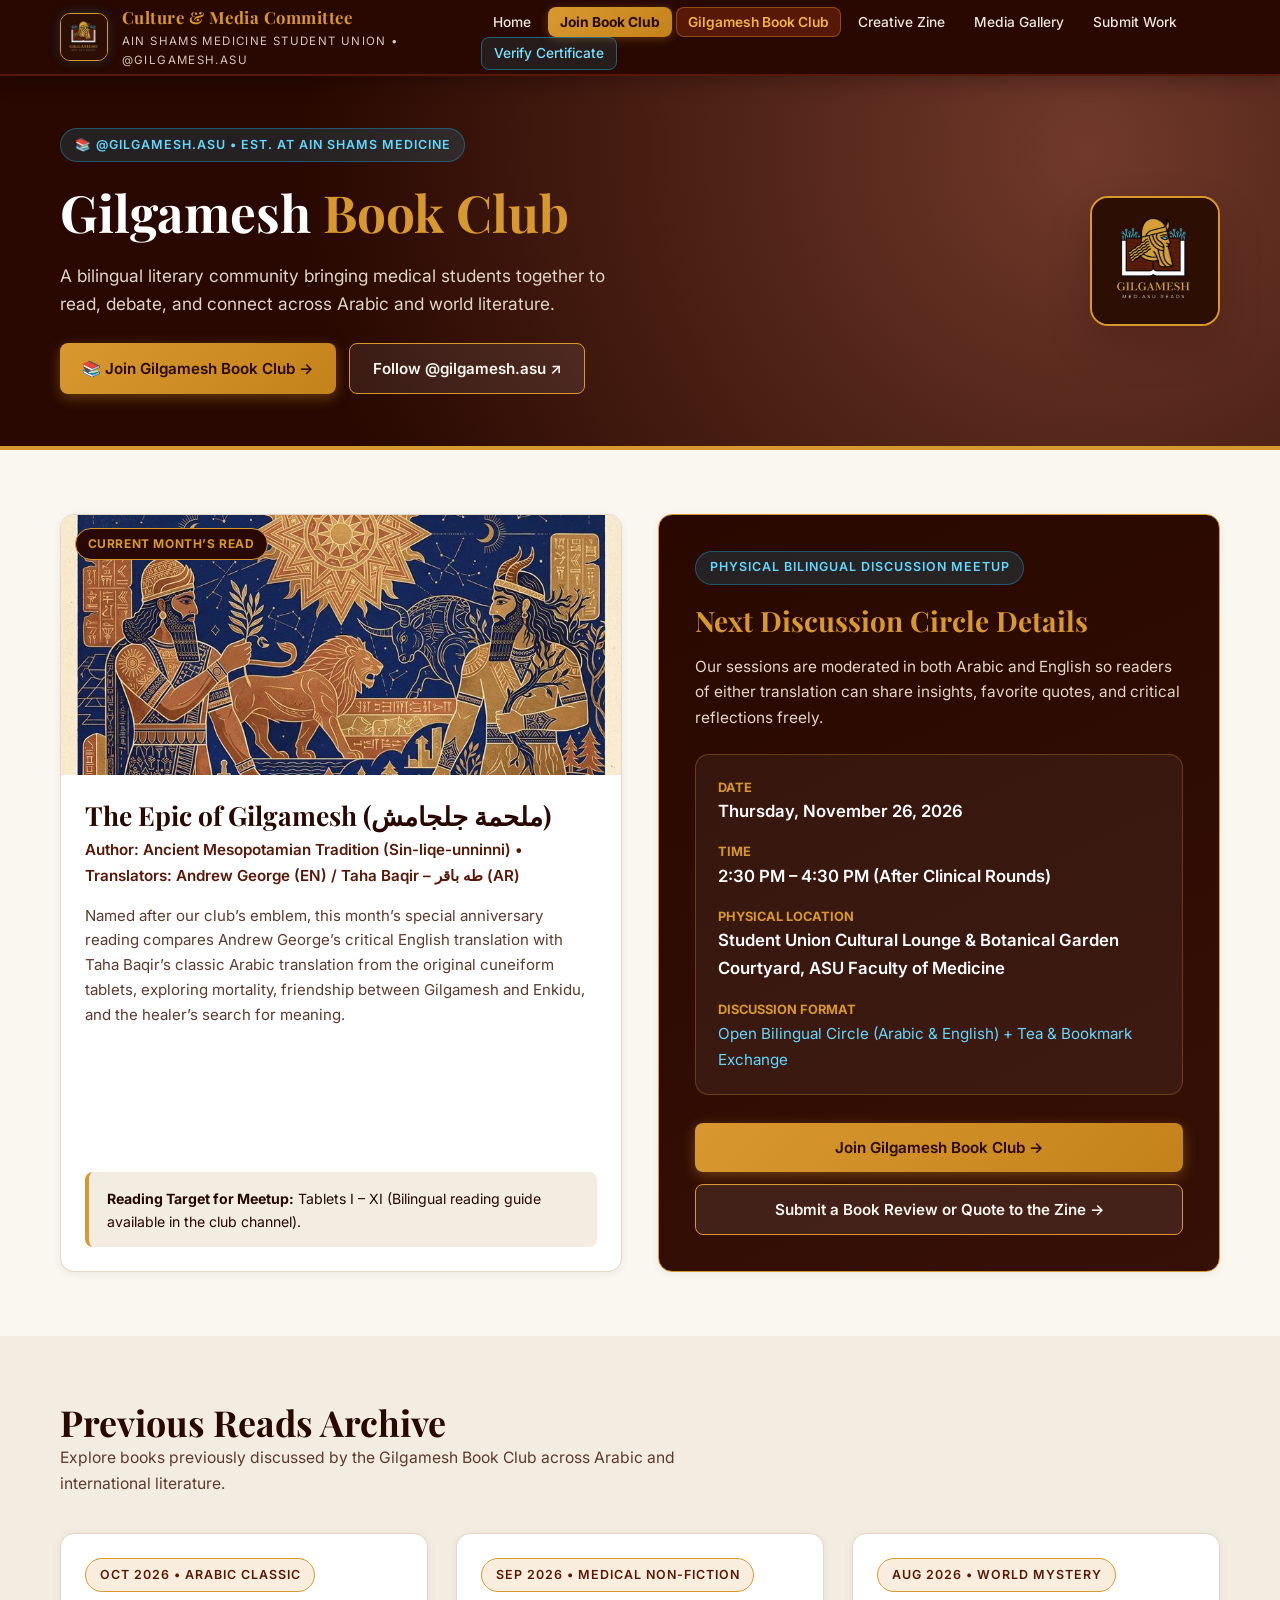
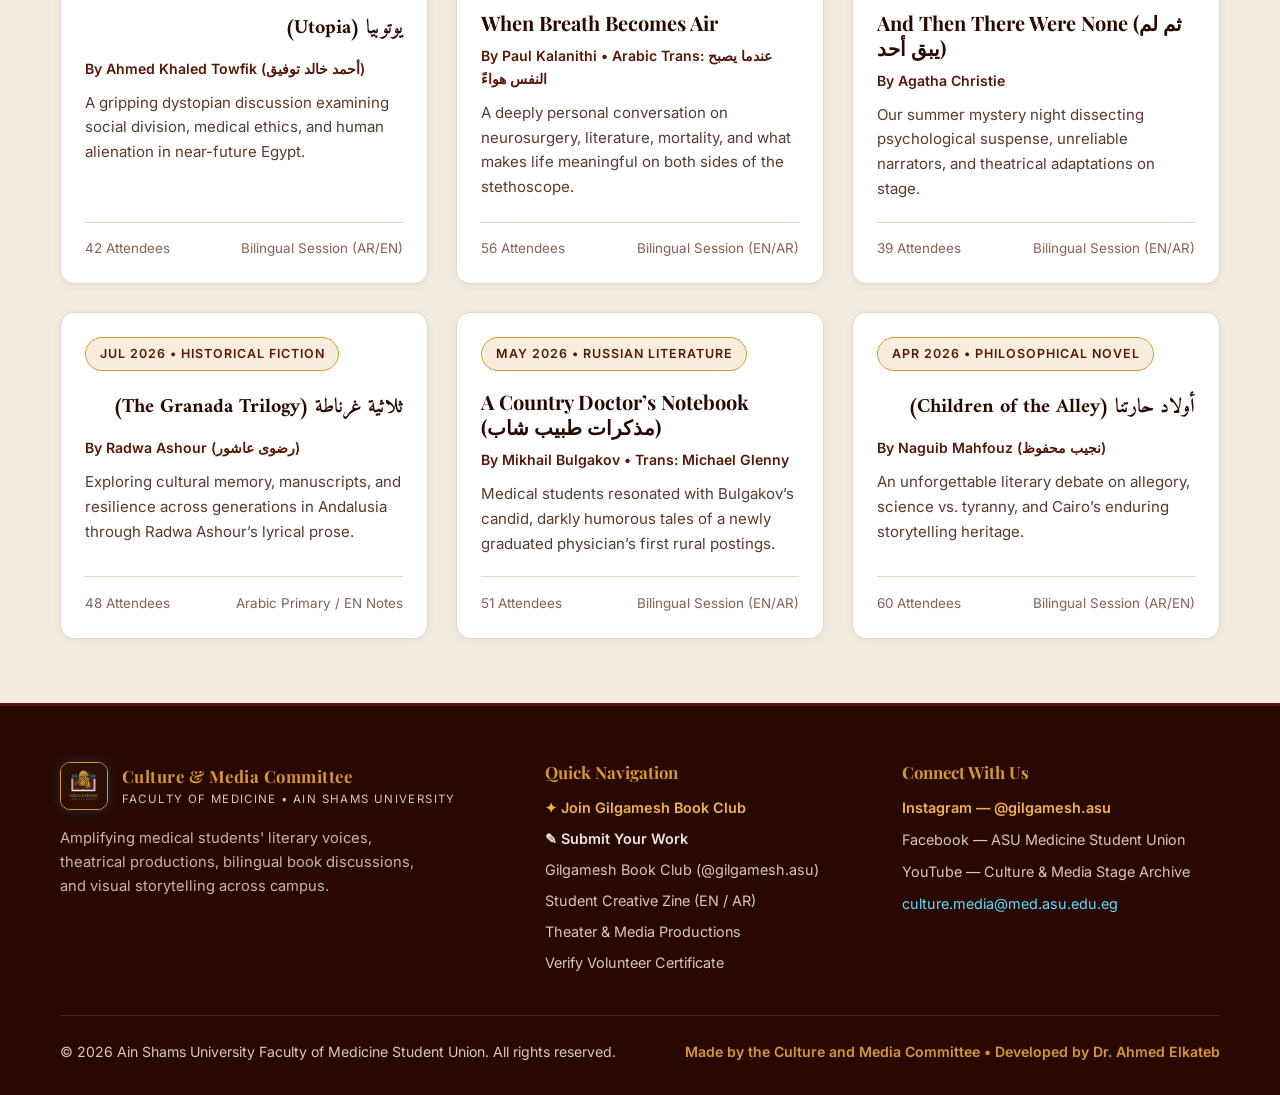
==== book-club.html @ adf81aca "Add files via upload" ====
<!DOCTYPE html>
<html lang="en" dir="ltr">
<head>
  <meta charset="UTF-8" />
  <meta name="viewport" content="width=device-width, initial-scale=1.0" />
  <title>Gilgamesh Book Club | Culture &amp; Media Committee — ASU Medicine SU</title>
  <meta name="description" content="Official portal of the Culture and Media Committee, Ain Shams University Faculty of Medicine Student Union (Gilgamesh Book Club, Creative Zine, Theater & Media Gallery)." />
  <!-- Google Fonts: Inter, Playfair Display (English), Amiri & Cairo (Arabic RTL Support) -->
  <link rel="preconnect" href="https://fonts.googleapis.com">
  <link rel="preconnect" href="https://fonts.gstatic.com" crossorigin>
  <link href="https://fonts.googleapis.com/css2?family=Amiri:ital,wght@0,400;0,700;1,400&family=Cairo:wght@500;600;700&family=Inter:wght@400;500;600;700&family=Playfair+Display:ital,wght@0,600;0,700;1,600&display=swap" rel="stylesheet">
  <link rel="stylesheet" href="css/styles.css" />
</head>
<body>

  <!-- ================= GLOBAL STICKY HEADER / NAVIGATION ================= -->
  <header class="site-header">
    <div class="container nav-wrapper">
      <a href="index.html" class="brand-identity" aria-label="Culture and Media Committee Home">
        <img src="assets/gilgamesh-logo.jpg" alt="Gilgamesh MED.ASU.READS Emblem" class="brand-logo" />
        <div class="brand-titles">
          <span class="brand-title-main">Culture &amp; Media Committee</span>
          <span class="brand-title-sub">Ain Shams Medicine Student Union &bull; @gilgamesh.asu</span>
        </div>
      </a>

      <button id="mobile-menu-toggle" class="mobile-menu-btn" aria-label="Toggle Menu" aria-expanded="false">&#9776;</button>

      <nav aria-label="Primary Navigation">
        <ul id="primary-nav-links" class="nav-links">
          <li><a href="index.html" class="nav-link">Home</a></li>
          <li><a href="join-book-club.html" class="nav-link nav-cta-join">Join Book Club</a></li>
          <li><a href="book-club.html" class="nav-link active">Gilgamesh Book Club</a></li>
          <li><a href="zine.html" class="nav-link">Creative Zine</a></li>
          <li><a href="gallery.html" class="nav-link">Media Gallery</a></li>
          <li><a href="submit.html" class="nav-link">Submit Work</a></li>
          <li><a href="verify.html" class="nav-link nav-cta-verify">Verify Certificate</a></li>
        </ul>
      </nav>
    </div>
  </header>

  <!-- ================= MAIN PAGE CONTENT ================= -->
  <main>

    <section class="hero-section" style="padding:3.25rem 0;">
      <div class="container" style="display:flex; flex-wrap:wrap; align-items:center; justify-content:space-between; gap:2rem;">
        <div style="max-width:680px;">
          <span class="eyebrow-badge">&#128218; @gilgamesh.asu &bull; Est. at Ain Shams Medicine</span>
          <h1 class="hero-title">Gilgamesh <span>Book Club</span></h1>
          <p class="hero-subtitle" style="margin-bottom:1.5rem;">
            A bilingual literary community bringing medical students together to read, debate, and connect across Arabic and world literature.
          </p>
          <div class="hero-actions">
            <a href="join-book-club.html" class="btn btn-primary">&#128218; Join Gilgamesh Book Club &rarr;</a>
            <a href="https://www.instagram.com/gilgamesh.asu" target="_blank" rel="noopener" class="btn btn-secondary">Follow @gilgamesh.asu &nearr;</a>
          </div>
        </div>
        <img src="assets/gilgamesh-logo.jpg" alt="Gilgamesh Book Club Logo" style="width:130px; height:130px; border-radius:18px; border:2px solid var(--accent-gold); box-shadow:var(--shadow-lg);" />
      </div>
    </section>

    <!-- CURRENT READ & MEETING DETAILS -->
    <section class="section">
      <div class="container">
        <!-- [ADMIN NOTE: Update the Current Read book details and Meeting schedule below each month] -->
        <div style="display:grid; grid-template-columns:repeat(auto-fit, minmax(320px, 1fr)); gap:2.25rem; align-items:stretch;">
          
          <!-- Current Read Card -->
          <div class="card" style="flex-direction:column;">
            <div class="card-img-wrap" style="height:260px;">
              <img src="assets/gilgamesh-epic.jpg" alt="Current Book Cover: The Epic of Gilgamesh" />
              <span class="card-tag">Current Month&rsquo;s Read</span>
            </div>
            <div class="card-body">
              <h2 class="serif-heading" style="font-size:1.65rem; color:var(--bg-espresso); margin-bottom:0.35rem;">The Epic of Gilgamesh (ملحمة جلجامش)</h2>
              <p style="color:var(--bg-terracotta); font-weight:600; font-size:0.95rem; margin-bottom:1rem;">
                Author: Ancient Mesopotamian Tradition (Sin-liqe-unninni) &bull; Translators: Andrew George (EN) / Taha Baqir &ndash; طه باقر (AR)
              </p>
              <p class="card-text">
                Named after our club&rsquo;s emblem, this month&rsquo;s special anniversary reading compares Andrew George&rsquo;s critical English translation with Taha Baqir&rsquo;s classic Arabic translation from the original cuneiform tablets, exploring mortality, friendship between Gilgamesh and Enkidu, and the healer&rsquo;s search for meaning.
              </p>
              <div style="background:var(--surface-Warm); padding:0.9rem 1.1rem; border-radius:var(--radius-sm); font-size:0.88rem; border-left:4px solid var(--accent-gold);">
                <strong>Reading Target for Meetup:</strong> Tablets I &ndash; XI (Bilingual reading guide available in the club channel).
              </div>
            </div>
          </div>

          <!-- Physical Bilingual Discussion Meetup Details -->
          <div class="card" style="background:linear-gradient(155deg, var(--bg-espresso) 0%, var(--bg-mahogany) 100%); color:#FFFFFF; border-color:var(--accent-gold);">
            <div class="card-body" style="padding:2.25rem;">
              <span class="eyebrow-badge" style="align-self:flex-start;">Physical Bilingual Discussion Meetup</span>
              <h2 class="serif-heading" style="color:var(--accent-gold); font-size:1.75rem; margin-bottom:1rem;">Next Discussion Circle Details</h2>
              <p style="color:#E5D6C8; margin-bottom:1.5rem; font-size:0.96rem;">
                Our sessions are moderated in both Arabic and English so readers of either translation can share insights, favorite quotes, and critical reflections freely.
              </p>

              <div style="display:grid; gap:1rem; margin-bottom:1.75rem; background:rgba(255,255,255,0.05); padding:1.35rem; border-radius:var(--radius-md); border:1px solid rgba(216,152,48,0.3);">
                <div>
                  <span style="color:var(--accent-gold); font-size:0.8rem; text-transform:uppercase; font-weight:700; display:block;">Date</span>
                  <span style="font-size:1.05rem; font-weight:600;">Thursday, November 26, 2026</span>
                </div>
                <div>
                  <span style="color:var(--accent-gold); font-size:0.8rem; text-transform:uppercase; font-weight:700; display:block;">Time</span>
                  <span style="font-size:1.05rem; font-weight:600;">2:30 PM &ndash; 4:30 PM (After Clinical Rounds)</span>
                </div>
                <div>
                  <span style="color:var(--accent-gold); font-size:0.8rem; text-transform:uppercase; font-weight:700; display:block;">Physical Location</span>
                  <span style="font-size:1.05rem; font-weight:600;">Student Union Cultural Lounge &amp; Botanical Garden Courtyard, ASU Faculty of Medicine</span>
                </div>
                <div>
                  <span style="color:var(--accent-gold); font-size:0.8rem; text-transform:uppercase; font-weight:700; display:block;">Discussion Format</span>
                  <span style="font-size:0.95rem; color:#63D8FF;">Open Bilingual Circle (Arabic &amp; English) + Tea &amp; Bookmark Exchange</span>
                </div>
              </div>

              <div style="display:grid; gap:0.75rem;">
                <a href="join-book-club.html" class="btn btn-primary" style="width:100%;">Join Gilgamesh Book Club &rarr;</a>
                <a href="submit.html" class="btn btn-secondary" style="width:100%;">Submit a Book Review or Quote to the Zine &rarr;</a>
              </div>
            </div>
          </div>

        </div>
      </div>
    </section>

    <!-- PREVIOUS READS ARCHIVE -->
    <section class="section section-alt">
      <div class="container">
        <div class="section-header">
          <div>
            <h2 class="section-title">Previous Reads Archive</h2>
            <p class="section-subtitle">Explore books previously discussed by the Gilgamesh Book Club across Arabic and international literature.</p>
          </div>
        </div>

        <!-- [ADMIN NOTE: Copy any <article class="card"> block below to add past books to the archive] -->
        <div class="grid-3">
          <article class="card">
            <div class="card-body">
              <span class="eyebrow-badge" style="align-self:flex-start; background:var(--accent-gold-soft); color:var(--bg-terracotta); border-color:var(--accent-gold);">Oct 2026 &bull; Arabic Classic</span>
              <h3 class="card-title" dir="rtl">يوتوبيا (Utopia)</h3>
              <p style="font-size:0.88rem; color:var(--bg-terracotta); font-weight:600; margin-bottom:0.65rem;">By Ahmed Khaled Towfik (أحمد خالد توفيق)</p>
              <p class="card-text">
                A gripping dystopian discussion examining social division, medical ethics, and human alienation in near-future Egypt.
              </p>
              <div class="card-footer">
                <span>42 Attendees</span>
                <span>Bilingual Session (AR/EN)</span>
              </div>
            </div>
          </article>

          <article class="card">
            <div class="card-body">
              <span class="eyebrow-badge" style="align-self:flex-start; background:var(--accent-gold-soft); color:var(--bg-terracotta); border-color:var(--accent-gold);">Sep 2026 &bull; Medical Non-Fiction</span>
              <h3 class="card-title">When Breath Becomes Air</h3>
              <p style="font-size:0.88rem; color:var(--bg-terracotta); font-weight:600; margin-bottom:0.65rem;">By Paul Kalanithi &bull; Arabic Trans: عندما يصبح النفس هواءً</p>
              <p class="card-text">
                A deeply personal conversation on neurosurgery, literature, mortality, and what makes life meaningful on both sides of the stethoscope.
              </p>
              <div class="card-footer">
                <span>56 Attendees</span>
                <span>Bilingual Session (EN/AR)</span>
              </div>
            </div>
          </article>

          <article class="card">
            <div class="card-body">
              <span class="eyebrow-badge" style="align-self:flex-start; background:var(--accent-gold-soft); color:var(--bg-terracotta); border-color:var(--accent-gold);">Aug 2026 &bull; World Mystery</span>
              <h3 class="card-title">And Then There Were None (ثم لم يبق أحد)</h3>
              <p style="font-size:0.88rem; color:var(--bg-terracotta); font-weight:600; margin-bottom:0.65rem;">By Agatha Christie</p>
              <p class="card-text">
                Our summer mystery night dissecting psychological suspense, unreliable narrators, and theatrical adaptations on stage.
              </p>
              <div class="card-footer">
                <span>39 Attendees</span>
                <span>Bilingual Session (EN/AR)</span>
              </div>
            </div>
          </article>

          <article class="card">
            <div class="card-body">
              <span class="eyebrow-badge" style="align-self:flex-start; background:var(--accent-gold-soft); color:var(--bg-terracotta); border-color:var(--accent-gold);">Jul 2026 &bull; Historical Fiction</span>
              <h3 class="card-title" dir="rtl">ثلاثية غرناطة (The Granada Trilogy)</h3>
              <p style="font-size:0.88rem; color:var(--bg-terracotta); font-weight:600; margin-bottom:0.65rem;">By Radwa Ashour (رضوى عاشور)</p>
              <p class="card-text">
                Exploring cultural memory, manuscripts, and resilience across generations in Andalusia through Radwa Ashour&rsquo;s lyrical prose.
              </p>
              <div class="card-footer">
                <span>48 Attendees</span>
                <span>Arabic Primary / EN Notes</span>
              </div>
            </div>
          </article>

          <article class="card">
            <div class="card-body">
              <span class="eyebrow-badge" style="align-self:flex-start; background:var(--accent-gold-soft); color:var(--bg-terracotta); border-color:var(--accent-gold);">May 2026 &bull; Russian Literature</span>
              <h3 class="card-title">A Country Doctor&rsquo;s Notebook (مذكرات طبيب شاب)</h3>
              <p style="font-size:0.88rem; color:var(--bg-terracotta); font-weight:600; margin-bottom:0.65rem;">By Mikhail Bulgakov &bull; Trans: Michael Glenny</p>
              <p class="card-text">
                Medical students resonated with Bulgakov&rsquo;s candid, darkly humorous tales of a newly graduated physician&rsquo;s first rural postings.
              </p>
              <div class="card-footer">
                <span>51 Attendees</span>
                <span>Bilingual Session (EN/AR)</span>
              </div>
            </div>
          </article>

          <article class="card">
            <div class="card-body">
              <span class="eyebrow-badge" style="align-self:flex-start; background:var(--accent-gold-soft); color:var(--bg-terracotta); border-color:var(--accent-gold);">Apr 2026 &bull; Philosophical Novel</span>
              <h3 class="card-title" dir="rtl">أولاد حارتنا (Children of the Alley)</h3>
              <p style="font-size:0.88rem; color:var(--bg-terracotta); font-weight:600; margin-bottom:0.65rem;">By Naguib Mahfouz (نجيب محفوظ)</p>
              <p class="card-text">
                An unforgettable literary debate on allegory, science vs. tyranny, and Cairo&rsquo;s enduring storytelling heritage.
              </p>
              <div class="card-footer">
                <span>60 Attendees</span>
                <span>Bilingual Session (AR/EN)</span>
              </div>
            </div>
          </article>
        </div>
      </div>
    </section>

  </main>

  <!-- ================= GLOBAL FOOTER ================= -->
  <footer class="site-footer">
    <div class="container">
      <div class="footer-grid">
        <div>
          <div class="brand-identity" style="margin-bottom:1rem;">
            <img src="assets/gilgamesh-logo.jpg" alt="Gilgamesh Logo" class="brand-logo" />
            <div class="brand-titles">
              <span class="brand-title-main">Culture &amp; Media Committee</span>
              <span class="brand-title-sub">Faculty of Medicine &bull; Ain Shams University</span>
            </div>
          </div>
          <p style="font-size:0.92rem; color:#C9B6A6; max-width:380px;">
            Amplifying medical students' literary voices, theatrical productions, bilingual book discussions, and visual storytelling across campus.
          </p>
        </div>

        <div>
          <h4 class="serif-heading" style="color:var(--accent-gold); font-size:1.05rem; margin-bottom:0.85rem;">Quick Navigation</h4>
          <ul style="list-style:none; display:grid; gap:0.45rem; font-size:0.9rem;">
            <li><a href="join-book-club.html" style="color:var(--accent-gold-bright); font-weight:600;">&#10022; Join Gilgamesh Book Club</a></li>
            <li><a href="submit.html" style="color:#EFE5DC; font-weight:600;">&#9998; Submit Your Work</a></li>
            <li><a href="book-club.html">Gilgamesh Book Club (@gilgamesh.asu)</a></li>
            <li><a href="zine.html">Student Creative Zine (EN / AR)</a></li>
            <li><a href="gallery.html">Theater &amp; Media Productions</a></li>
            <li><a href="verify.html">Verify Volunteer Certificate</a></li>
          </ul>
        </div>

        <div>
          <!-- [ADMIN NOTE: Replace placeholder social URLs and contact email below] -->
          <h4 class="serif-heading" style="color:var(--accent-gold); font-size:1.05rem; margin-bottom:0.85rem;">Connect With Us</h4>
          <ul style="list-style:none; display:grid; gap:0.5rem; font-size:0.9rem;">
            <li><a href="https://www.instagram.com/gilgamesh.asu" target="_blank" rel="noopener" style="color:var(--accent-gold-bright); font-weight:600;">Instagram &mdash; @gilgamesh.asu</a></li>
            <li><a href="https://facebook.com" target="_blank" rel="noopener">Facebook &mdash; ASU Medicine Student Union</a></li>
            <li><a href="https://youtube.com" target="_blank" rel="noopener">YouTube &mdash; Culture &amp; Media Stage Archive</a></li>
            <li><a href="mailto:culture.media@med.asu.edu.eg" style="color:#63D8FF;">culture.media@med.asu.edu.eg</a></li>
          </ul>
        </div>
      </div>

      <div class="footer-bottom">
        <span>&copy; 2026 Ain Shams University Faculty of Medicine Student Union. All rights reserved.</span>
        <span style="color:var(--accent-gold); font-weight:600;">Made by the Culture and Media Committee &bull; Developed by Dr. Ahmed Elkateb</span>
      </div>
    </div>
  </footer>

  <script src="js/main.js"></script>
</body>
</html>
---- css/styles.css ----
/* ==========================================================================
   Culture & Media Committee Website — Ain Shams University Faculty of Medicine SU
   Developed by Dr. Ahmed Elkateb
   Brand Palette Extracted from the Official Gilgamesh (MED.ASU.READS) Emblem:
   - Deep Espresso Mahogany: #280800 / #331006
   - Warm Terracotta / Book Rust: #581808 / #7A240E
   - Gilgamesh Ochre Gold: #D89830 / #E5A93C
   - Circuit Turquoise Cyan: #1CA8D8 / #38C3F2
   - Warm Parchment / Ivory: #FAF6F0 / #F3ECE1
   ========================================================================== */

:root {
  --bg-espresso: #280800;
  --bg-mahogany: #361006;
  --bg-terracotta: #581808;
  --bg-terracotta-light: #782510;
  --accent-gold: #D89830;
  --accent-gold-bright: #F0B347;
  --accent-gold-soft: rgba(216, 152, 48, 0.16);
  --accent-cyan: #1CA8D8;
  --accent-cyan-soft: rgba(28, 168, 216, 0.14);
  --surface-parchment: #FAF6F0;
  --surface-Warm: #F3ECE1;
  --surface-card: #FFFFFF;
  --text-primary: #230902;
  --text-secondary: #5C3A2E;
  --text-muted: #846256;
  --text-on-dark: #FAF6F0;
  --border-warm: #E5D7C6;
  --success-bg: #ECFDF5;
  --success-border: #10B981;
  --success-text: #065F46;
  --error-bg: #FEF2F2;
  --error-border: #EF4444;
  --error-text: #991B1B;
  --shadow-sm: 0 2px 8px rgba(40, 8, 0, 0.06);
  --shadow-md: 0 10px 28px rgba(40, 8, 0, 0.11);
  --shadow-lg: 0 20px 44px rgba(40, 8, 0, 0.18);
  --radius-sm: 8px;
  --radius-md: 14px;
  --radius-lg: 20px;
}

*, *::before, *::after {
  box-sizing: border-box;
  margin: 0;
  padding: 0;
}

html {
  scroll-behavior: smooth;
  font-size: 16px;
}

body {
  font-family: 'Inter', -apple-system, BlinkMacSystemFont, 'Segoe UI', Roboto, sans-serif;
  background-color: var(--surface-parchment);
  color: var(--text-primary);
  line-height: 1.65;
  min-height: 100vh;
  display: flex;
  flex-direction: column;
}

/* Typography & Bilingual (LTR / RTL) Support */
h1, h2, h3, h4, .serif-heading {
  font-family: 'Playfair Display', Georgia, serif;
  line-height: 1.25;
  color: var(--text-primary);
}

[dir="rtl"], .rtl-text {
  direction: rtl;
  text-align: right;
  font-family: 'Amiri', 'Cairo', 'Traditional Arabic', serif;
  line-height: 1.9;
}

[dir="rtl"] h1, [dir="rtl"] h2, [dir="rtl"] h3, [dir="rtl"] h4, .rtl-sans {
  font-family: 'Cairo', 'Amiri', sans-serif;
  line-height: 1.45;
}

[dir="ltr"], .ltr-text {
  direction: ltr;
  text-align: left;
}

a {
  color: inherit;
  text-decoration: none;
  transition: all 0.2s ease;
}

img {
  max-width: 100%;
  height: auto;
  display: block;
}

.container {
  width: 100%;
  max-width: 1200px;
  margin: 0 auto;
  padding: 0 1.25rem;
}

/* Sticky Header & Navigation */
.site-header {
  position: sticky;
  top: 0;
  z-index: 1000;
  background-color: var(--bg-espresso);
  border-bottom: 2px solid var(--bg-terracotta);
  box-shadow: 0 4px 20px rgba(0, 0, 0, 0.28);
}

.nav-wrapper {
  display: flex;
  align-items: center;
  justify-content: space-between;
  min-height: 74px;
  gap: 0.75rem;
}

.brand-identity {
  display: flex;
  align-items: center;
  gap: 0.85rem;
}

.brand-logo {
  width: 48px;
  height: 48px;
  border-radius: 10px;
  object-fit: cover;
  border: 1.5px solid var(--accent-gold);
  box-shadow: 0 0 12px rgba(28, 168, 216, 0.25);
}

.brand-titles {
  display: flex;
  flex-direction: column;
}

.brand-title-main {
  font-family: 'Playfair Display', Georgia, serif;
  font-weight: 700;
  font-size: 1.05rem;
  color: var(--accent-gold);
  letter-spacing: 0.03em;
}

.brand-title-sub {
  font-size: 0.72rem;
  text-transform: uppercase;
  letter-spacing: 0.12em;
  color: #D8C7B8;
}

.nav-links {
  display: flex;
  align-items: center;
  gap: 0.3rem;
  list-style: none;
  flex-wrap: wrap;
}

.nav-link {
  padding: 0.45rem 0.75rem;
  border-radius: var(--radius-sm);
  font-size: 0.86rem;
  font-weight: 500;
  color: #EFE5DC;
  transition: all 0.2s ease;
  white-space: nowrap;
}

.nav-link:hover {
  color: var(--accent-gold-bright);
  background-color: rgba(255, 255, 255, 0.06);
}

.nav-link.active {
  background-color: var(--bg-terracotta);
  color: var(--accent-gold-bright);
  font-weight: 600;
  box-shadow: inset 0 0 0 1px rgba(216, 152, 48, 0.4);
}

.nav-cta-join {
  background: linear-gradient(135deg, var(--accent-gold) 0%, #C4821A 100%);
  color: var(--bg-espresso) !important;
  font-weight: 700;
  box-shadow: 0 2px 10px rgba(216, 152, 48, 0.3);
}

.nav-cta-join:hover, .nav-cta-join.active {
  background: linear-gradient(135deg, var(--accent-gold-bright) 0%, var(--accent-gold) 100%);
  color: var(--bg-espresso) !important;
  box-shadow: 0 4px 14px rgba(216, 152, 48, 0.5);
}

.nav-cta-verify {
  border: 1px solid rgba(28, 168, 216, 0.5);
  background-color: rgba(28, 168, 216, 0.12);
  color: #7CE0FF;
}

.nav-cta-verify:hover, .nav-cta-verify.active {
  background-color: var(--accent-cyan);
  color: var(--bg-espresso);
  border-color: var(--accent-cyan);
}

.mobile-menu-btn {
  display: none;
  background: transparent;
  border: 1px solid rgba(216, 152, 48, 0.4);
  color: var(--accent-gold);
  padding: 0.45rem 0.65rem;
  border-radius: var(--radius-sm);
  cursor: pointer;
  font-size: 1.25rem;
}

/* Buttons */
.btn {
  display: inline-flex;
  align-items: center;
  justify-content: center;
  gap: 0.5rem;
  padding: 0.75rem 1.4rem;
  border-radius: var(--radius-sm);
  font-weight: 600;
  font-size: 0.95rem;
  cursor: pointer;
  border: none;
  transition: all 0.2s ease;
}

.btn-primary {
  background: linear-gradient(135deg, var(--accent-gold) 0%, #C4821A 100%);
  color: var(--bg-espresso);
  box-shadow: 0 4px 14px rgba(216, 152, 48, 0.35);
}

.btn-primary:hover {
  transform: translateY(-1px);
  background: linear-gradient(135deg, var(--accent-gold-bright) 0%, var(--accent-gold) 100%);
  box-shadow: 0 6px 20px rgba(216, 152, 48, 0.5);
}

.btn-secondary {
  background-color: rgba(255, 255, 255, 0.08);
  color: var(--surface-parchment);
  border: 1.5px solid var(--accent-gold);
}

.btn-secondary:hover {
  background-color: var(--accent-gold);
  color: var(--bg-espresso);
}

.btn-ghost-light {
  background-color: rgba(28, 168, 216, 0.14);
  color: #7CE0FF;
  border: 1px solid rgba(28, 168, 216, 0.45);
}

.btn-ghost-light:hover {
  background-color: var(--accent-cyan);
  color: var(--bg-espresso);
}

.btn-cyan {
  background-color: var(--accent-cyan);
  color: var(--bg-espresso);
  font-weight: 700;
}

.btn-cyan:hover {
  background-color: #38C3F2;
  transform: translateY(-1px);
}

.btn-outline-dark {
  background-color: transparent;
  color: var(--bg-terracotta);
  border: 1.5px solid var(--bg-terracotta);
}

.btn-outline-dark:hover {
  background-color: var(--bg-terracotta);
  color: #FFFFFF;
}

/* Hero Banner */
.hero-section {
  background: radial-gradient(circle at 85% 20%, rgba(88, 24, 8, 0.85) 0%, var(--bg-espresso) 70%);
  color: var(--text-on-dark);
  padding: 4.5rem 0;
  position: relative;
  overflow: hidden;
  border-bottom: 4px solid var(--accent-gold);
}

.hero-grid {
  display: grid;
  grid-template-columns: 1.15fr 0.85fr;
  gap: 3rem;
  align-items: center;
}

.eyebrow-badge {
  display: inline-flex;
  align-items: center;
  gap: 0.5rem;
  padding: 0.35rem 0.85rem;
  border-radius: 999px;
  font-size: 0.78rem;
  font-weight: 600;
  text-transform: uppercase;
  letter-spacing: 0.08em;
  background-color: rgba(28, 168, 216, 0.16);
  color: #63D8FF;
  border: 1px solid rgba(28, 168, 216, 0.4);
  margin-bottom: 1.15rem;
}

.hero-title {
  font-size: clamp(2.1rem, 4vw, 3.25rem);
  color: #FFFFFF;
  margin-bottom: 1.1rem;
}

.hero-title span {
  color: var(--accent-gold);
}

.hero-subtitle {
  font-size: 1.08rem;
  color: #E2D5C8;
  margin-bottom: 2rem;
  max-width: 580px;
}

.hero-actions {
  display: flex;
  flex-wrap: wrap;
  gap: 0.85rem;
}

.hero-visual-card {
  position: relative;
  border-radius: var(--radius-lg);
  overflow: hidden;
  border: 2px solid rgba(216, 152, 48, 0.55);
  box-shadow: var(--shadow-lg);
  background-color: var(--bg-mahogany);
}

/* Section Scaffolding */
.section {
  padding: 4rem 0;
}

.section-alt {
  background-color: var(--surface-Warm);
}

.section-header {
  display: flex;
  flex-wrap: wrap;
  justify-content: space-between;
  align-items: flex-end;
  gap: 1rem;
  margin-bottom: 2.25rem;
}

.section-title {
  font-size: clamp(1.65rem, 2.8vw, 2.25rem);
  color: var(--bg-espresso);
}

.section-subtitle {
  color: var(--text-secondary);
  font-size: 0.98rem;
  max-width: 650px;
}

/* Upcoming Event Card */
.event-widget-card {
  background: linear-gradient(135deg, var(--bg-espresso) 0%, var(--bg-terracotta) 100%);
  color: #FFFFFF;
  border-radius: var(--radius-lg);
  padding: 2.25rem;
  border: 1.5px solid rgba(216, 152, 48, 0.45);
  box-shadow: var(--shadow-md);
  display: grid;
  grid-template-columns: auto 1fr auto;
  gap: 2rem;
  align-items: center;
}

.event-date-badge {
  background-color: rgba(216, 152, 48, 0.15);
  border: 1.5px solid var(--accent-gold);
  border-radius: var(--radius-md);
  padding: 1rem 1.35rem;
  text-align: center;
  min-width: 110px;
}

.event-date-month {
  font-size: 0.8rem;
  text-transform: uppercase;
  letter-spacing: 0.12em;
  color: var(--accent-gold);
  font-weight: 700;
}

.event-date-day {
  font-family: 'Playfair Display', Georgia, serif;
  font-size: 2.3rem;
  font-weight: 700;
  color: #FFFFFF;
  line-height: 1.1;
}

.event-meta-list {
  display: flex;
  flex-wrap: wrap;
  gap: 1.25rem;
  margin-top: 0.85rem;
  font-size: 0.9rem;
  color: #E5D6C8;
}

/* Cards & Grids */
.grid-3 {
  display: grid;
  grid-template-columns: repeat(auto-fill, minmax(320px, 1fr));
  gap: 1.75rem;
}

.card {
  background-color: var(--surface-card);
  border: 1px solid var(--border-warm);
  border-radius: var(--radius-md);
  overflow: hidden;
  box-shadow: var(--shadow-sm);
  transition: transform 0.22s ease, box-shadow 0.22s ease;
  display: flex;
  flex-direction: column;
}

.card:hover {
  transform: translateY(-4px);
  box-shadow: var(--shadow-md);
}

.card-img-wrap {
  position: relative;
  height: 215px;
  overflow: hidden;
  background-color: var(--bg-espresso);
}

.card-img-wrap img {
  width: 100%;
  height: 100%;
  object-fit: cover;
  transition: transform 0.35s ease;
}

.card:hover .card-img-wrap img {
  transform: scale(1.04);
}

.card-tag {
  position: absolute;
  top: 0.85rem;
  left: 0.85rem;
  padding: 0.3rem 0.75rem;
  border-radius: 999px;
  font-size: 0.75rem;
  font-weight: 700;
  text-transform: uppercase;
  letter-spacing: 0.05em;
  background-color: var(--bg-espresso);
  color: var(--accent-gold);
  border: 1px solid var(--accent-gold);
}

.card-body {
  padding: 1.5rem;
  display: flex;
  flex-direction: column;
  flex-grow: 1;
}

.card-title {
  font-size: 1.25rem;
  margin-bottom: 0.55rem;
  color: var(--bg-espresso);
}

.card-text {
  color: var(--text-secondary);
  font-size: 0.94rem;
  margin-bottom: 1.25rem;
  flex-grow: 1;
}

.card-footer {
  padding-top: 0.9rem;
  border-top: 1px solid var(--border-warm);
  display: flex;
  align-items: center;
  justify-content: space-between;
  font-size: 0.84rem;
  color: var(--text-muted);
}

/* Filter Pills */
.filter-bar {
  display: flex;
  flex-wrap: wrap;
  gap: 0.6rem;
  margin-bottom: 2rem;
}

.filter-pill {
  padding: 0.5rem 1.1rem;
  border-radius: 999px;
  border: 1px solid var(--border-warm);
  background-color: var(--surface-card);
  color: var(--text-secondary);
  font-weight: 600;
  font-size: 0.88rem;
  cursor: pointer;
  transition: all 0.2s ease;
}

.filter-pill:hover, .filter-pill.active {
  background-color: var(--bg-espresso);
  color: var(--accent-gold);
  border-color: var(--accent-gold);
}

/* Certificate Verification Box */
.verify-card {
  max-width: 680px;
  margin: 0 auto;
  background-color: var(--surface-card);
  border: 1.5px solid var(--border-warm);
  border-radius: var(--radius-lg);
  padding: 2.5rem;
  box-shadow: var(--shadow-md);
}

.verify-input-group {
  display: flex;
  gap: 0.75rem;
  margin-top: 1.25rem;
  margin-bottom: 1rem;
}

.verify-input {
  flex: 1;
  padding: 0.85rem 1.15rem;
  border: 1.5px solid var(--border-warm);
  border-radius: var(--radius-sm);
  font-size: 1rem;
  font-family: monospace;
  text-transform: uppercase;
}

.verify-input:focus {
  outline: none;
  border-color: var(--accent-cyan);
  box-shadow: 0 0 0 3px var(--accent-cyan-soft);
}

.result-success-card {
  margin-top: 1.5rem;
  padding: 1.5rem;
  border-radius: var(--radius-md);
  background-color: var(--success-bg);
  border: 1.5px solid var(--success-border);
  color: var(--success-text);
}

.result-error-card {
  margin-top: 1.5rem;
  padding: 1.25rem 1.5rem;
  border-radius: var(--radius-md);
  background-color: var(--error-bg);
  border: 1.5px solid var(--error-border);
  color: var(--error-text);
  font-weight: 600;
}

/* Responsive Iframe Container */
.iframe-container {
  position: relative;
  width: 100%;
  min-height: 680px;
  border-radius: var(--radius-md);
  overflow: hidden;
  border: 1.5px solid var(--border-warm);
  background-color: #FFFFFF;
}

.iframe-container iframe {
  width: 100%;
  height: 720px;
  border: 0;
}

/* Modal & Lightbox */
.modal-backdrop {
  position: fixed;
  inset: 0;
  background-color: rgba(25, 5, 0, 0.85);
  backdrop-filter: blur(4px);
  z-index: 2000;
  display: none;
  align-items: center;
  justify-content: center;
  padding: 1.5rem;
}

.modal-backdrop.open {
  display: flex;
}

.modal-content {
  background-color: var(--surface-parchment);
  border: 2px solid var(--accent-gold);
  border-radius: var(--radius-lg);
  max-width: 760px;
  width: 100%;
  max-height: 88vh;
  overflow-y: auto;
  padding: 2.25rem;
  position: relative;
  box-shadow: var(--shadow-lg);
}

/* Footer */
.site-footer {
  margin-top: auto;
  background-color: var(--bg-espresso);
  color: #D9C8B8;
  border-top: 3px solid var(--bg-terracotta);
  padding: 3.5rem 0 2rem;
}

.footer-grid {
  display: grid;
  grid-template-columns: 1.4fr 1fr 1fr;
  gap: 2.5rem;
  margin-bottom: 2.5rem;
}

.footer-bottom {
  padding-top: 1.5rem;
  border-top: 1px solid rgba(255, 255, 255, 0.1);
  display: flex;
  flex-wrap: wrap;
  justify-content: space-between;
  align-items: center;
  gap: 1rem;
  font-size: 0.88rem;
}

@media (max-width: 1024px) {
  .hero-grid, .event-widget-card, .footer-grid {
    grid-template-columns: 1fr;
  }
  .mobile-menu-btn {
    display: inline-flex;
  }
  .nav-links {
    display: none;
    position: absolute;
    top: 74px;
    left: 0;
    right: 0;
    background-color: var(--bg-espresso);
    flex-direction: column;
    padding: 1rem;
    border-bottom: 2px solid var(--accent-gold);
  }
  .nav-links.open {
    display: flex;
  }
  .verify-input-group {
    flex-direction: column;
  }
}
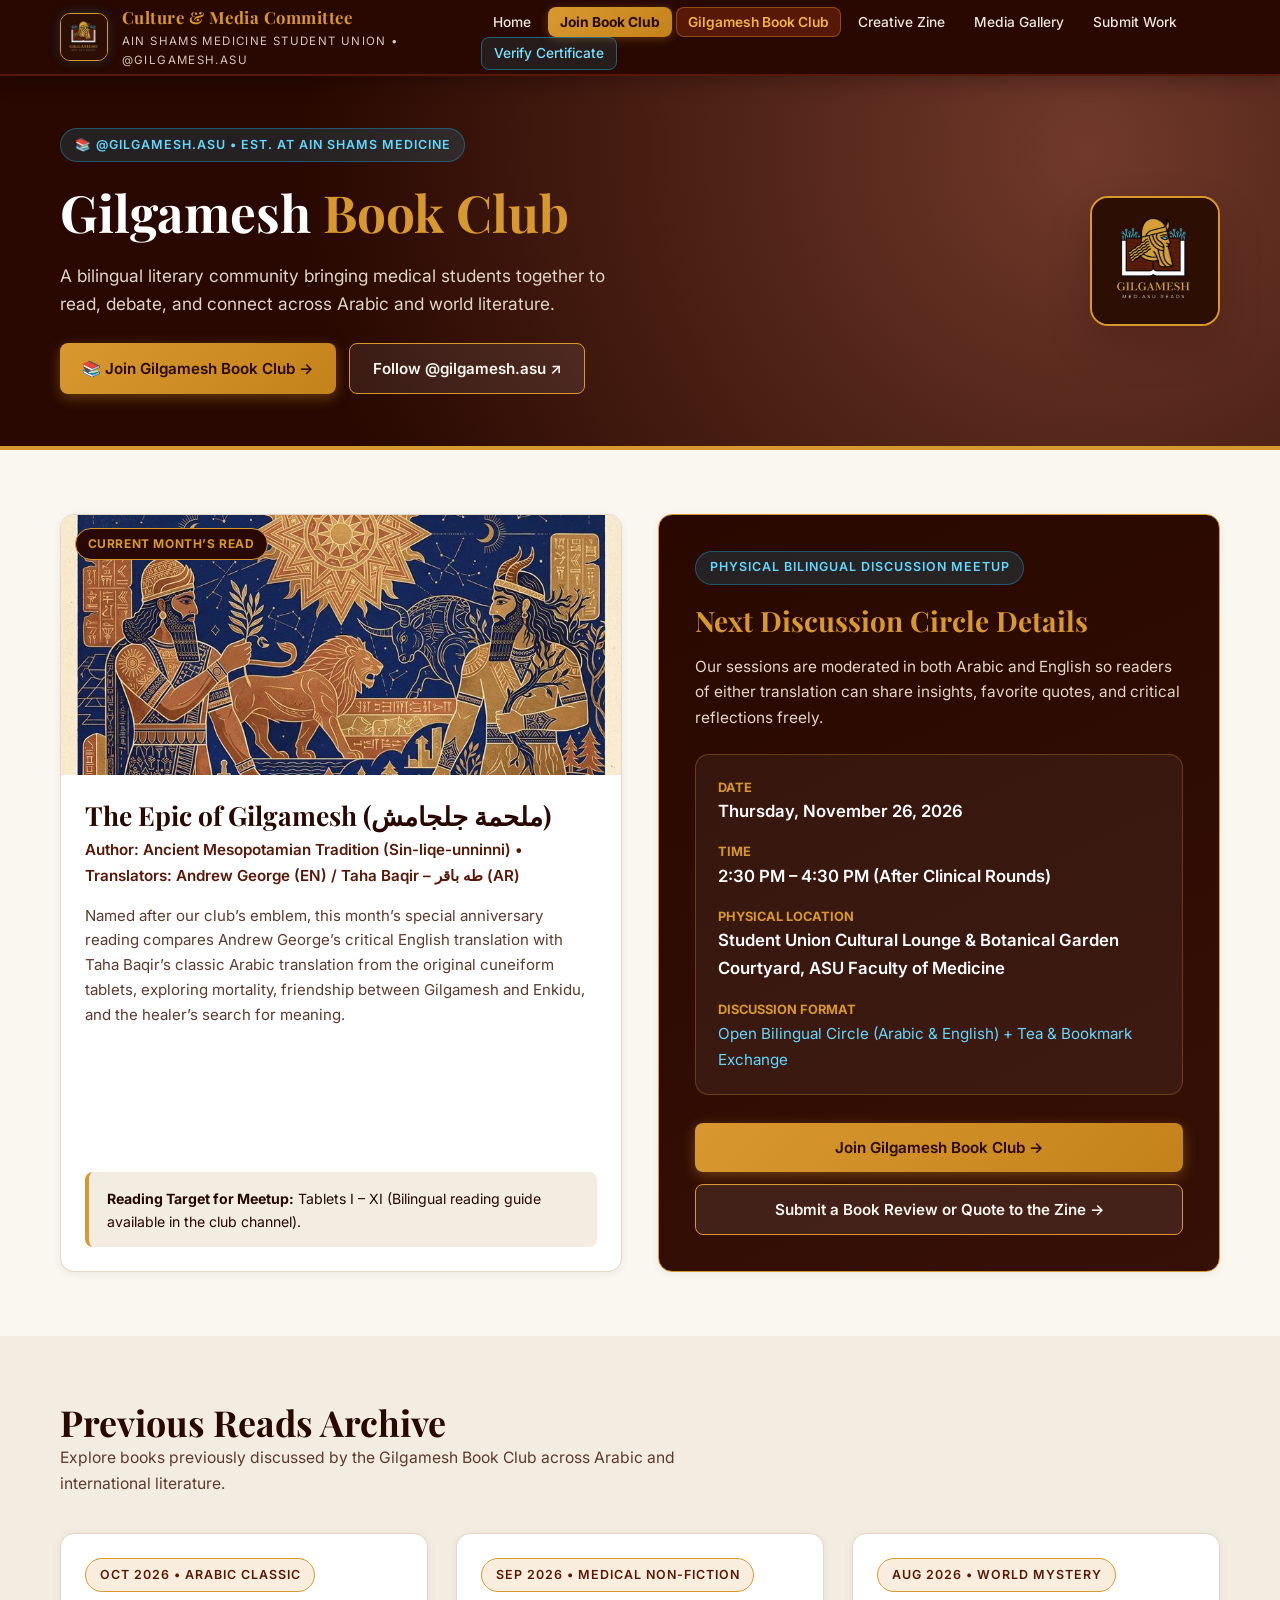
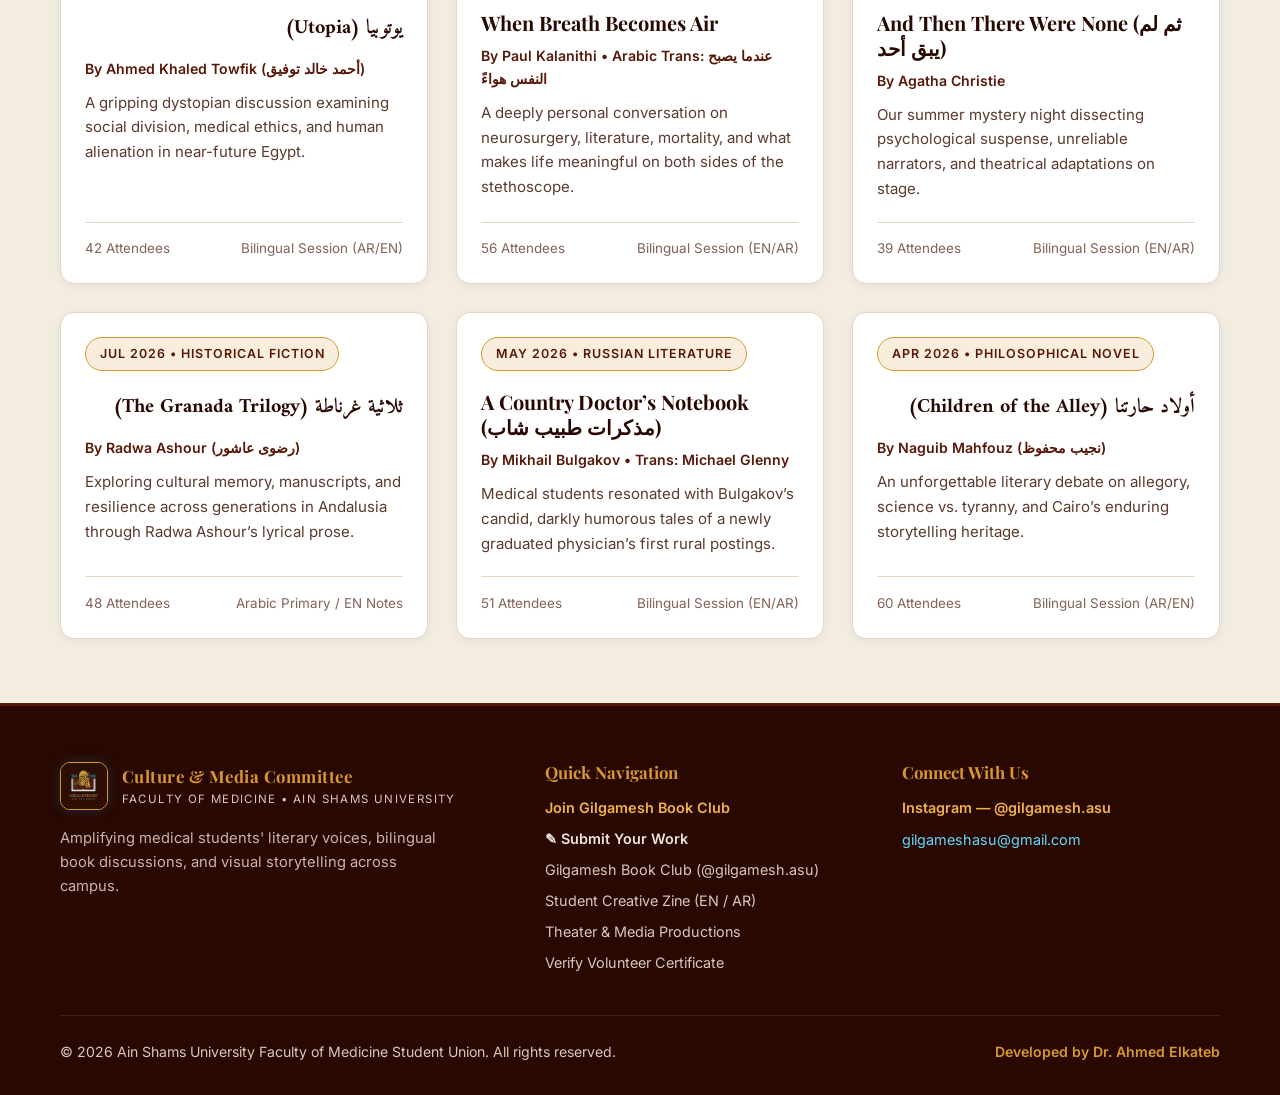
==== commit 19f40553: "Update book-club.html" ====
--- a/book-club.html
+++ b/book-club.html
@@ -245,14 +245,14 @@
             </div>
           </div>
           <p style="font-size:0.92rem; color:#C9B6A6; max-width:380px;">
-            Amplifying medical students' literary voices, theatrical productions, bilingual book discussions, and visual storytelling across campus.
+            Amplifying medical students' literary voices, bilingual book discussions, and visual storytelling across campus.
           </p>
         </div>
 
         <div>
           <h4 class="serif-heading" style="color:var(--accent-gold); font-size:1.05rem; margin-bottom:0.85rem;">Quick Navigation</h4>
           <ul style="list-style:none; display:grid; gap:0.45rem; font-size:0.9rem;">
-            <li><a href="join-book-club.html" style="color:var(--accent-gold-bright); font-weight:600;">&#10022; Join Gilgamesh Book Club</a></li>
+            <li><a href="join-book-club.html" style="color:var(--accent-gold-bright); font-weight:600;">Join Gilgamesh Book Club</a></li>
             <li><a href="submit.html" style="color:#EFE5DC; font-weight:600;">&#9998; Submit Your Work</a></li>
             <li><a href="book-club.html">Gilgamesh Book Club (@gilgamesh.asu)</a></li>
             <li><a href="zine.html">Student Creative Zine (EN / AR)</a></li>
@@ -266,16 +266,14 @@
           <h4 class="serif-heading" style="color:var(--accent-gold); font-size:1.05rem; margin-bottom:0.85rem;">Connect With Us</h4>
           <ul style="list-style:none; display:grid; gap:0.5rem; font-size:0.9rem;">
             <li><a href="https://www.instagram.com/gilgamesh.asu" target="_blank" rel="noopener" style="color:var(--accent-gold-bright); font-weight:600;">Instagram &mdash; @gilgamesh.asu</a></li>
-            <li><a href="https://facebook.com" target="_blank" rel="noopener">Facebook &mdash; ASU Medicine Student Union</a></li>
-            <li><a href="https://youtube.com" target="_blank" rel="noopener">YouTube &mdash; Culture &amp; Media Stage Archive</a></li>
-            <li><a href="mailto:culture.media@med.asu.edu.eg" style="color:#63D8FF;">culture.media@med.asu.edu.eg</a></li>
+            <li><a href="mailto:culture.media@med.asu.edu.eg" style="color:#63D8FF;">gilgameshasu@gmail.com</a></li>
           </ul>
         </div>
       </div>
 
       <div class="footer-bottom">
         <span>&copy; 2026 Ain Shams University Faculty of Medicine Student Union. All rights reserved.</span>
-        <span style="color:var(--accent-gold); font-weight:600;">Made by the Culture and Media Committee &bull; Developed by Dr. Ahmed Elkateb</span>
+        <span style="color:var(--accent-gold); font-weight:600;">Developed by Dr. Ahmed Elkateb</span>
       </div>
     </div>
   </footer>
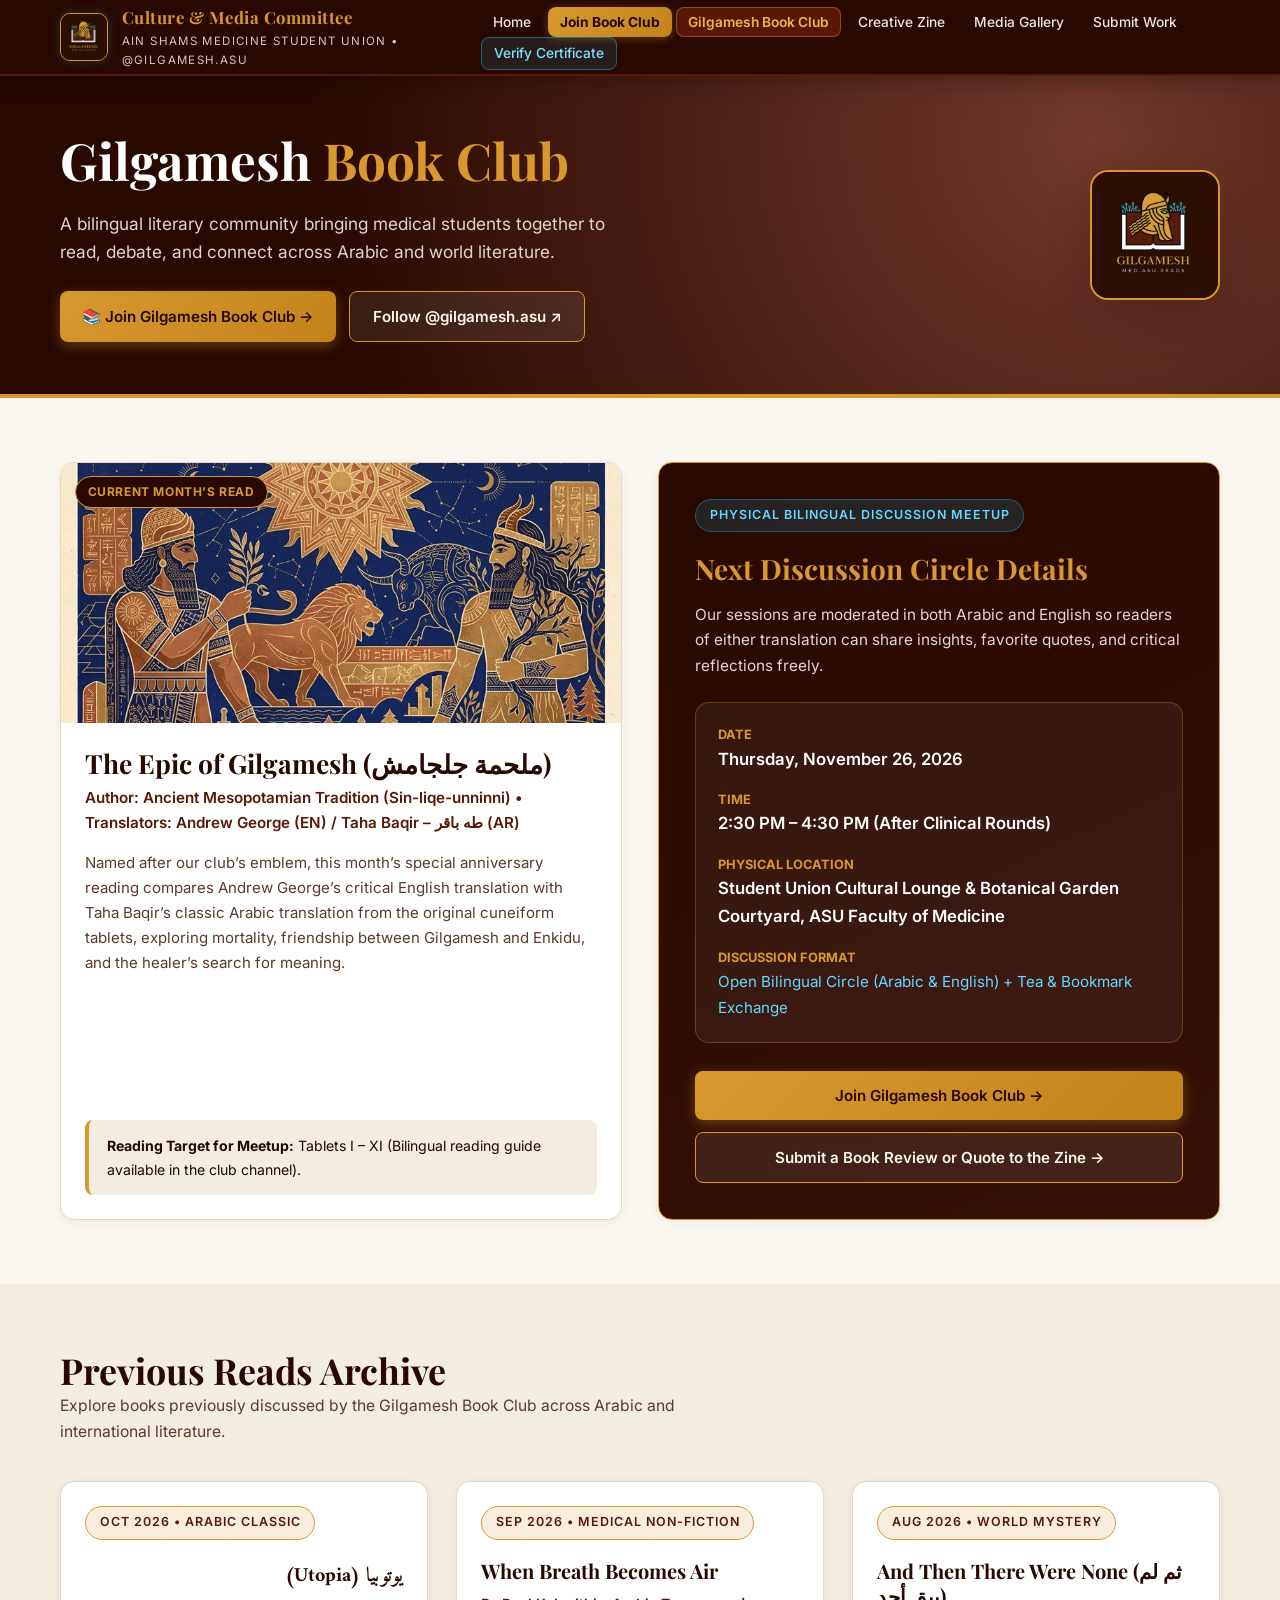
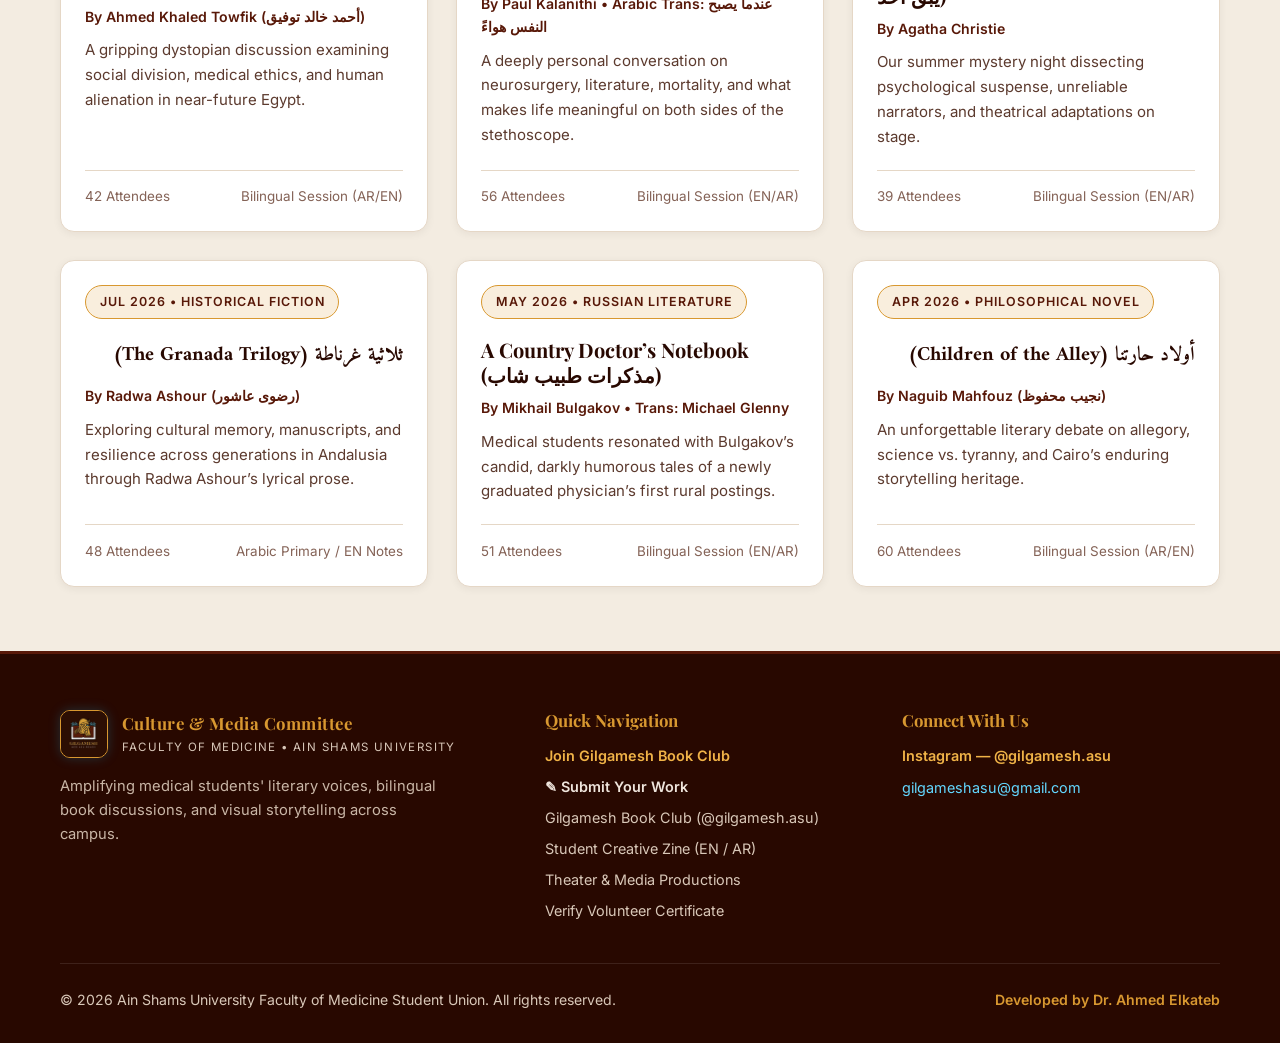
==== commit 4bb93be5: "Update book-club.html" ====
--- a/book-club.html
+++ b/book-club.html
@@ -46,7 +46,6 @@
     <section class="hero-section" style="padding:3.25rem 0;">
       <div class="container" style="display:flex; flex-wrap:wrap; align-items:center; justify-content:space-between; gap:2rem;">
         <div style="max-width:680px;">
-          <span class="eyebrow-badge">&#128218; @gilgamesh.asu &bull; Est. at Ain Shams Medicine</span>
           <h1 class="hero-title">Gilgamesh <span>Book Club</span></h1>
           <p class="hero-subtitle" style="margin-bottom:1.5rem;">
             A bilingual literary community bringing medical students together to read, debate, and connect across Arabic and world literature.
